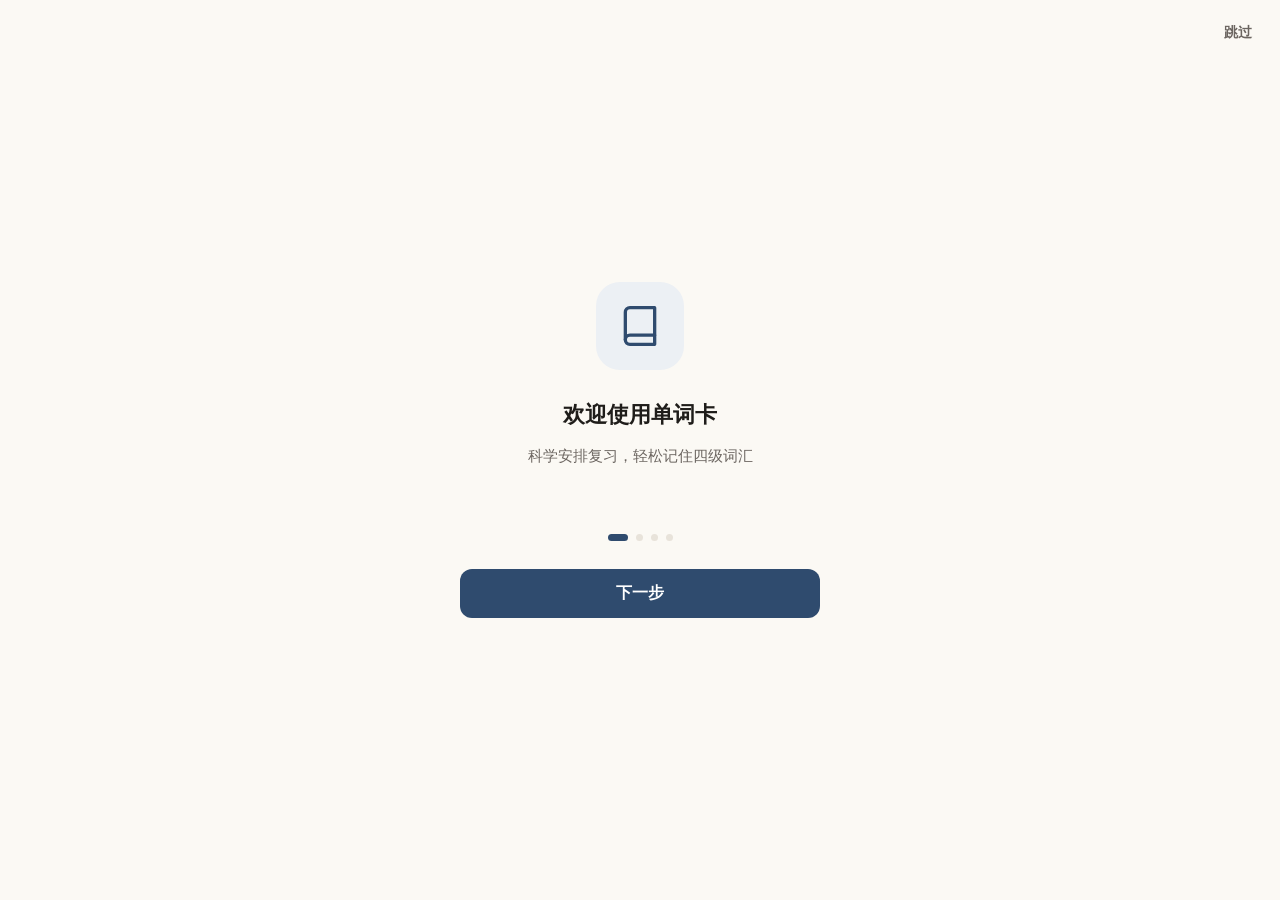
==== app/src/main/assets/www/index.html @ 727e7afa "feat: 单词卡（CET4Words）离线安卓背单词应用 三本词书（四级核心/四级完整/六级完整）+ 艾宾浩斯间隔重复 + 乱序学习 + 生词本 + 深色模式 + 新手引导。MIT 许可。" ====
<!DOCTYPE html>
<html lang="zh-CN">
<head>
<meta charset="UTF-8">
<meta name="viewport" content="width=device-width,initial-scale=1,viewport-fit=cover,maximum-scale=1,user-scalable=no">
<meta name="theme-color" content="#FFFFFF">
<title>单词卡</title>
<link rel="stylesheet" href="css/style.css">
</head>
<body>

<div class="app">

  <!-- ============ 今日学习（首页 · 版式 A Hero 焦点式） ============ -->
  <section class="page" id="page-home">
    <header class="home-head">
      <div>
        <div class="home-date" id="homeDate">—</div>
        <div class="home-week" id="homeWeek">—</div>
      </div>
      <div class="home-streak" id="homeStreak">连续打卡 0 天</div>
    </header>

    <div class="hero">
      <button class="book-capsule" id="homeBookCapsule" aria-label="切换词书">
        <span class="book-capsule-label">当前词书</span>
        <span class="book-capsule-name" id="homeBookName">四级核心</span>
        <svg viewBox="0 0 24 24" fill="none" stroke="currentColor" stroke-width="1.9" stroke-linecap="round" stroke-linejoin="round" aria-hidden="true"><polyline points="6 9 12 15 18 9"/></svg>
      </button>
      <div class="hero-greet">早上好，今天该背单词了</div>
      <div class="hero-num-row">
        <span class="hero-num" id="homeNewNum">0</span>
        <span class="hero-total" id="homeNewTotal">/ 20</span>
      </div>
      <div class="hero-cap">今日新词</div>
      <span class="hero-tag" id="homeReviewTag">待复习 0 词</span>
      <button class="hero-btn" id="btnLearn">
        <span class="btn-ico" id="btnLearnIco"></span><span>开始学习</span>
      </button>
    </div>

    <button class="ghost-btn" id="btnReview">
      <span class="btn-ico" id="btnReviewIco"></span><span>开始复习</span>
    </button>

    <div class="progress-block">
      <div class="progress-label">
        <span>本词书总进度</span>
        <span class="progress-text" id="homeProgressText">0 / 0 · 0%</span>
      </div>
      <div class="progress-bar"><div class="progress-fill" id="homeProgressFill"></div></div>
    </div>

    <div class="stat-grid">
      <div class="stat">
        <div class="stat-num" id="statLearned">0</div>
        <div class="stat-label">累计学习</div>
      </div>
      <div class="stat">
        <div class="stat-num" id="statCheckin">0</div>
        <div class="stat-label">累计打卡</div>
      </div>
      <div class="stat">
        <div class="stat-num" id="statStreak">0</div>
        <div class="stat-label">连续天数</div>
      </div>
    </div>
  </section>

  <!-- ============ 生词本 ============ -->
  <section class="page hidden" id="page-notebook">
    <header class="page-title">
      <span>生词本</span>
      <span class="page-sub" id="notebookCount"></span>
    </header>
    <div id="notebookList"></div>
  </section>

  <!-- ============ 设置 ============ -->
  <section class="page hidden" id="page-settings">
    <header class="page-title">设置</header>

    <h2 class="sec-title">外观</h2>
    <div class="panel">
      <div class="line-row">
        <span class="line-label">主题</span>
      </div>
      <div class="chips" id="themeChips">
        <button class="chip" data-theme="light">浅色</button>
        <button class="chip" data-theme="dark">深色</button>
      </div>
    </div>

    <h2 class="sec-title">发音</h2>
    <div class="panel">
      <div class="line-row">
        <span class="line-label">默认口音</span>
      </div>
      <div class="chips" id="accentChips">
        <button class="chip" data-accent="us">美音</button>
        <button class="chip" data-accent="uk">英音</button>
      </div>
    </div>

    <h2 class="sec-title">学习</h2>
    <div class="panel">
      <div class="line-row">
        <span class="line-label">每日新词量</span>
      </div>
      <div class="chips" id="dailyNewChips">
        <button class="chip" data-n="10">10</button>
        <button class="chip" data-n="20">20</button>
        <button class="chip" data-n="30">30</button>
        <button class="chip" data-n="50">50</button>
      </div>
      <div class="daily-new-row">
        <label class="daily-new-label" for="dailyNewInput">自定义</label>
        <div class="daily-new-field">
          <input type="text" id="dailyNewInput" inputmode="numeric" pattern="[0-9]*" autocomplete="off" placeholder="5–200">
          <span class="daily-new-unit">词 / 天</span>
        </div>
      </div>
      <div class="line-row">
        <span class="line-note" id="estimateDays">预计 天学完本词书</span>
      </div>
    </div>

    <h2 class="sec-title">词书</h2>
    <div class="panel">
      <button class="wide-btn book-switch" id="bookSwitchBtn">
        <span class="book-switch-label">当前词书</span>
        <span class="book-switch-value" id="settingsBookName">四级核心</span>
        <svg viewBox="0 0 24 24" fill="none" stroke="currentColor" stroke-width="1.9" stroke-linecap="round" stroke-linejoin="round" aria-hidden="true"><polyline points="9 18 15 12 9 6"/></svg>
      </button>
    </div>

    <h2 class="sec-title">数据</h2>
    <div class="panel">
      <button class="wide-btn" id="exportBtn">导出备份（JSON）</button>
      <button class="wide-btn" id="importBtn">从文件导入</button>
      <input type="file" id="importFile" accept=".json,application/json" hidden>
      <button class="wide-btn danger" id="clearBtn">清空全部数据</button>
    </div>

    <h2 class="sec-title">关于</h2>
    <div class="panel">
      <div class="line-row">
        <span class="line-label">单词卡</span>
        <span class="line-value" id="verText">—</span>
      </div>
      <div class="line-row">
        <span class="line-note" id="dictNote">词库内嵌三本词书 · 数据保存在本机，不联网上传</span>
      </div>
    </div>
  </section>

  <!-- ============ 词书选择页（全屏，无底部导航） ============ -->
  <section class="page hidden" id="page-books">
    <header class="books-head">
      <button class="icon-btn" id="booksBack" aria-label="返回">
        <svg viewBox="0 0 24 24" fill="none" stroke="currentColor" stroke-width="1.9" stroke-linecap="round" stroke-linejoin="round"><polyline points="15 18 9 12 15 6"/></svg>
      </button>
      <div class="books-title">选择词书</div>
      <span class="books-head-spacer"></span>
    </header>
    <p class="books-sub">切换后，学习进度 / 测试 / 复习均按所选词书独立统计</p>
    <div class="books-list" id="booksList"></div>
  </section>

  <!-- ============ 背单词卡片页（全屏，无底部导航） ============ -->
  <section class="page hidden" id="page-cards">
    <header class="cards-head">
      <button class="icon-btn" id="cardExit" aria-label="返回">
        <svg viewBox="0 0 24 24" fill="none" stroke="currentColor" stroke-width="1.9" stroke-linecap="round" stroke-linejoin="round"><polyline points="15 18 9 12 15 6"/></svg>
      </button>
      <div class="cards-progress" id="cardProgress">0 / 0</div>
      <button class="icon-btn" id="cardStar" aria-label="收藏">
        <svg class="star-o" viewBox="0 0 24 24" fill="none" stroke="currentColor" stroke-width="1.9" stroke-linecap="round" stroke-linejoin="round"><polygon points="12 2 15.09 8.26 22 9.27 17 14.14 18.18 21.02 12 17.77 5.82 21.02 7 14.14 2 9.27 8.91 8.26 12 2"/></svg>
        <svg class="star-f" viewBox="0 0 24 24" fill="currentColor" stroke="currentColor" stroke-width="1.9" stroke-linecap="round" stroke-linejoin="round"><polygon points="12 2 15.09 8.26 22 9.27 17 14.14 18.18 21.02 12 17.77 5.82 21.02 7 14.14 2 9.27 8.91 8.26 12 2"/></svg>
      </button>
    </header>

    <div class="cards-info hidden" id="cardsInfo">新词 0 个 · 待复习 0 个</div>

    <div class="flashcard" id="flashCard">
      <div class="card-face card-front" id="cardFront"></div>
      <div class="card-face card-back" id="cardBack"></div>
    </div>

    <div class="cards-hint">点击卡片翻面 · 点喇叭发音</div>

    <div class="cards-actions" id="cardsActions">
      <button class="fb forgot" data-fb="forgot">不认识</button>
      <button class="fb fuzzy" data-fb="fuzzy">模糊</button>
      <button class="fb know" data-fb="know">认识</button>
    </div>

    <div class="cards-actions hidden" id="cardsBrowse">
      <button class="fb ghost" id="browsePrev">上一张</button>
      <button class="fb ghost" id="browseNext">下一张</button>
    </div>
  </section>

</div>

<!-- ============ 底部导航（5 入口） ============ -->
<nav class="tabbar" id="tabbar">
  <button class="tab active" data-page="home">
    <svg viewBox="0 0 24 24" fill="none" stroke="currentColor" stroke-width="1.9" stroke-linecap="round" stroke-linejoin="round"><path d="M4 19.5A2.5 2.5 0 0 1 6.5 17H20"/><path d="M6.5 2H20v20H6.5A2.5 2.5 0 0 1 4 19.5v-15A2.5 2.5 0 0 1 6.5 2z"/></svg>
    <span>今日学习</span>
  </button>
  <button class="tab" data-page="notebook">
    <svg viewBox="0 0 24 24" fill="none" stroke="currentColor" stroke-width="1.9" stroke-linecap="round" stroke-linejoin="round"><path d="M19 21l-7-5-7 5V5a2 2 0 0 1 2-2h10a2 2 0 0 1 2 2z"/></svg>
    <span>生词本</span>
  </button>
  <button class="tab" data-page="settings">
    <svg viewBox="0 0 24 24" fill="none" stroke="currentColor" stroke-width="1.9" stroke-linecap="round" stroke-linejoin="round"><circle cx="12" cy="12" r="3.2"/><path d="M19.4 15a1.6 1.6 0 0 0 .3 1.8l.1.1a2 2 0 1 1-2.8 2.8l-.1-.1a1.6 1.6 0 0 0-1.8-.3 1.6 1.6 0 0 0-1 1.5V21a2 2 0 1 1-4 0v-.1A1.6 1.6 0 0 0 9 19.4a1.6 1.6 0 0 0-1.8.3l-.1.1a2 2 0 1 1-2.8-2.8l.1-.1a1.6 1.6 0 0 0 .3-1.8 1.6 1.6 0 0 0-1.5-1H3a2 2 0 1 1 0-4h.1A1.6 1.6 0 0 0 4.6 9a1.6 1.6 0 0 0-.3-1.8l-.1-.1a2 2 0 1 1 2.8-2.8l.1.1a1.6 1.6 0 0 0 1.8.3H9a1.6 1.6 0 0 0 1-1.5V3a2 2 0 1 1 4 0v.1a1.6 1.6 0 0 0 1 1.5 1.6 1.6 0 0 0 1.8-.3l.1-.1a2 2 0 1 1 2.8 2.8l-.1.1a1.6 1.6 0 0 0-.3 1.8V9a1.6 1.6 0 0 0 1.5 1H21a2 2 0 1 1 0 4h-.1a1.6 1.6 0 0 0-1.5 1z"/></svg>
    <span>设置</span>
  </button>
</nav>

<div class="toast" id="toast"></div>

<!-- 新手引导（仅首次启动触发） -->
<div class="guide hidden" id="guide">
  <button class="guide-skip" id="guideSkip">跳过</button>
  <div class="guide-track" id="guideTrack">
    <div class="guide-page">
      <div class="guide-ico"><svg viewBox="0 0 24 24" fill="none" stroke="currentColor" stroke-width="1.8" stroke-linecap="round" stroke-linejoin="round"><path d="M4 19.5A2.5 2.5 0 0 1 6.5 17H20"/><path d="M6.5 2H20v20H6.5A2.5 2.5 0 0 1 4 19.5v-15A2.5 2.5 0 0 1 6.5 2z"/></svg></div>
      <h2 class="guide-title">欢迎使用单词卡</h2>
      <p class="guide-desc">科学安排复习，轻松记住四级词汇</p>
    </div>
    <div class="guide-page">
      <div class="guide-ico"><svg viewBox="0 0 24 24" fill="none" stroke="currentColor" stroke-width="1.8" stroke-linecap="round" stroke-linejoin="round"><rect x="3" y="5" width="18" height="14" rx="2"/><path d="M3 9h18"/></svg></div>
      <h2 class="guide-title">背单词卡片</h2>
      <p class="guide-desc">点击翻面看释义，用「认识 / 模糊 / 不认识」三档反馈，点喇叭听发音</p>
    </div>
    <div class="guide-page">
      <div class="guide-ico"><svg viewBox="0 0 24 24" fill="none" stroke="currentColor" stroke-width="1.8" stroke-linecap="round" stroke-linejoin="round"><path d="M2 3h6a4 4 0 0 1 4 4v14a3 3 0 0 0-3-3H2z"/><path d="M22 3h-6a4 4 0 0 0-4 4v14a3 3 0 0 1 3-3h7z"/></svg></div>
      <h2 class="guide-title">三本词书 · 每日计划</h2>
      <p class="guide-desc">四级核心 / 完整 / 六级自由切换，每天学多少你定，自动算预计天数</p>
    </div>
    <div class="guide-page">
      <div class="guide-ico"><svg viewBox="0 0 24 24" fill="none" stroke="currentColor" stroke-width="1.8" stroke-linecap="round" stroke-linejoin="round"><polygon points="12 2 15.09 8.26 22 9.27 17 14.14 18.18 21.02 12 17.77 5.82 21.02 7 14.14 2 9.27 8.91 8.26 12 2"/></svg></div>
      <h2 class="guide-title">生词本 · 深色模式</h2>
      <p class="guide-desc">收藏生词集中复习，夜间开启深色模式更护眼</p>
    </div>
  </div>
  <div class="guide-dots" id="guideDots"></div>
  <button class="guide-next" id="guideNext">下一步</button>
</div>

<!-- script 加载顺序固定：数据 → 工具/数据层 → 算法 → 页面 → 入口 -->
<script src="data/cet4.js"></script>
<script src="data/cet4_core.js"></script>
<script src="data/cet6.js"></script>
<script src="js/store.js"></script>
<script src="js/words.js"></script>
<script src="js/srs.js"></script>
<script src="js/tts.js"></script>
<script src="js/stats.js"></script>
<script src="js/cards.js"></script>
<script src="js/notebook.js"></script>
<script src="js/books.js"></script>
<script src="js/settings.js"></script>
<script src="js/guide.js"></script>
<script src="js/app.js"></script>
</body>
</html>
---- app/src/main/assets/www/css/style.css ----
/* ============================================================
   四级背单词 · 纸墨暖白（版式 A · Hero 焦点式）
   配色：暖白底 #FBF9F4、墨黑字 #1F1D1A、强调色深蓝灰 #2F4B6E、
        次级 #6B6560、分隔线 #E8E3DA、卡片白面 #FFFFFF。
   对比度（WCAG 2.x）：白字压 #2F4B6E 8.93:1、#2F4B6E 压暖白底 8.48:1、
        次级 #6B6560 压暖白底 5.46:1、墨黑 #1F1D1A 压暖白底 15.98:1。
   铁律：1px 细线分隔、留白做减法、零阴影/零渐变/零霓虹、圆角 4–8px、
        线描 SVG、禁 emoji、动效 100–150ms linear 或硬切、中文字体用系统字体栈（不用衬线）。
   ============================================================ */

:root{
  --bg:       #FBF9F4;
  --card:     #FFFFFF;
  --fg:       #1F1D1A;
  --fg-2:     #6B6560;
  --line:     #E8E3DA;
  --accent:   #2F4B6E;   /* 钢笔蓝（深蓝灰）：白字压它 8.93:1，它压暖白底 8.48:1 */
  --accent-soft: #ECF0F4;
  --danger:   #C0392B;
  --r:        6px;
  --r-sm:     4px;
  --font-ui:  system-ui, -apple-system, "PingFang SC", "Microsoft YaHei", sans-serif;
}

/* ============ 深色模式 ============ */
[data-theme="dark"]{
  --bg:       #15171A;
  --card:     #1E2126;
  --fg:       #E8EAED;
  --fg-2:     #9AA0A6;
  --line:     #2A2D33;
  --accent:   #54769F;
  --accent-soft: #253040;
  --danger:   #E06C5B;
}
/* 深色下覆盖硬编码的浅色反馈底，避免刺眼 */
[data-theme="dark"] .fb.forgot:active{background:#3A2321; border-color:var(--danger); color:var(--danger)}
[data-theme="dark"] .fb.fuzzy:active{background:#38301F; border-color:#C9A24A; color:#D8BC7A}
[data-theme="dark"] .fb.know:active{background:#54769F; border-color:#54769F; color:#fff}
[data-theme="dark"] .option.wrong,
[data-theme="dark"] .spell-feedback.bad{background:#3A2321; border-color:var(--danger); color:var(--danger)}
[data-theme="dark"] .hero-btn{background:#E8EAED; color:#15171A}

*{box-sizing:border-box;-webkit-tap-highlight-color:transparent}
html,body{margin:0;padding:0;height:100%}
body{
  background:var(--bg); color:var(--fg);
  font-family:var(--font-ui);
  font-size:15px; line-height:1.55;
  overscroll-behavior-y:none;
}
input,button,select{font-family:inherit;font-size:inherit;color:inherit}
button{border:0;background:none;cursor:pointer;padding:0;
  transition:transform .1s linear, opacity .12s linear, background-color .12s linear, color .12s linear}
button:active{transform:scale(.96)}
.hidden{display:none !important}
:focus-visible{outline:2px solid var(--accent);outline-offset:2px;border-radius:4px}

.app{
  max-width:560px; margin:0 auto;
  padding:calc(env(safe-area-inset-top,0px) + 16px) 16px
          calc(78px + env(safe-area-inset-bottom,0px));
}
svg{display:block}

/* ============ 通用块 ============ */
.panel{
  border:1px solid var(--line); border-radius:var(--r);
  background:var(--card); overflow:hidden;
}
.line-row{
  display:flex; align-items:center; justify-content:space-between; gap:12px;
  padding:14px 15px;
}
.line-row + .line-row{border-top:1px solid var(--line)}
.line-label{font-size:14.5px; font-weight:550}
.line-value{font-size:14.5px; color:var(--fg); font-weight:600}
.line-note{font-size:12px; color:var(--fg-2); line-height:1.5}

.sec-title{
  font-size:12.5px; color:var(--fg-2); font-weight:600; letter-spacing:.4px;
  margin:22px 0 9px 3px;
}

.btn{
  display:flex; align-items:center; justify-content:center; gap:7px;
  width:100%; padding:13px; border-radius:var(--r);
  font-size:15px; font-weight:600;
}
.btn.primary{background:var(--accent); color:#fff}
.btn.ghost{background:var(--card); color:var(--fg); border:1px solid var(--line)}
.btn:active{opacity:.85}
.btn-ico{display:flex; align-items:center}
.btn-ico svg{width:18px; height:18px; stroke:currentColor}

.wide-btn{
  display:block; width:100%; text-align:left; padding:14px 15px;
  font-size:14.5px; color:var(--fg);
}
.wide-btn + .wide-btn{border-top:1px solid var(--line)}
.wide-btn:active{background:var(--card)}
.wide-btn.danger{color:var(--danger)}

.chips{display:flex; gap:8px; padding:0 15px 14px}
.chip{
  flex:1; padding:8px 0; border-radius:var(--r-sm);
  border:1px solid var(--line); background:var(--card); color:var(--fg-2);
  font-size:14px; font-weight:600;
}
.chip.active{background:var(--accent); color:#fff; border-color:var(--accent)}

/* 每日新词量 · 自定义输入 */
.daily-new-row{
  display:flex; align-items:center; gap:10px;
  padding:0 15px 14px;
}
.daily-new-label{font-size:14px; color:var(--fg-2); font-weight:600; flex:0 0 auto}
.daily-new-field{
  flex:1; display:flex; align-items:center; gap:8px;
  border:1px solid var(--line); border-radius:var(--r-sm);
  padding:8px 10px; background:var(--card);
}
.daily-new-field:focus-within{border-color:var(--accent)}
.daily-new-field input{
  flex:1; min-width:0; border:0; outline:none; background:transparent;
  font-size:14px; font-weight:600; color:var(--fg);
}
.daily-new-field input::placeholder{color:var(--fg-2); font-weight:400}
.daily-new-unit{font-size:12px; color:var(--fg-2); flex:0 0 auto}

.page-title{
  display:flex; align-items:baseline; justify-content:space-between; gap:10px;
  font-size:20px; font-weight:700; letter-spacing:-.2px;
  padding:4px 2px 16px;
}
.page-sub{font-size:13px; color:var(--fg-2); font-weight:400}

/* ============ 首页（版式 A · Hero 焦点式） ============ */
.home-head{
  display:flex; align-items:flex-start; justify-content:space-between; gap:12px;
  padding:4px 2px 16px;
}
.home-date{font-size:26px; font-weight:700; letter-spacing:-.4px}
.home-week{font-size:13px; color:var(--fg-2); margin-top:2px}
.home-streak{
  font-size:12.5px; color:var(--accent); font-weight:600;
  border:1px solid var(--line); border-radius:999px; padding:5px 12px; white-space:nowrap;
}

/* Hero 主卡：深蓝灰实色块，白字 */
.hero{
  background:var(--accent); color:#FFFFFF; border-radius:16px;
  padding:16px 16px 14px; display:flex; flex-direction:column;
}
.hero-greet{font-size:12.5px; opacity:.85; font-weight:600}
.hero-num-row{display:flex; align-items:baseline; gap:6px; margin-top:10px}
.hero-num{font-size:52px; font-weight:700; letter-spacing:-1.5px; line-height:1}
.hero-total{font-size:22px; font-weight:700; opacity:.85}
.hero-cap{font-size:12px; opacity:.85; margin-top:6px}
.hero-tag{
  align-self:flex-start; font-size:11px; font-weight:600;
  border:1px solid rgba(255,255,255,.55); border-radius:999px; padding:3px 9px; margin-top:8px;
}
.hero-btn{
  display:flex; align-items:center; justify-content:center; gap:7px;
  margin-top:14px; width:100%; padding:12px; border-radius:10px;
  background:#FFFFFF; color:var(--accent); font-size:15px; font-weight:700;
}
.hero-btn .btn-ico{display:flex; align-items:center}
.hero-btn .btn-ico svg{width:18px; height:18px; stroke:currentColor}

/* 通栏描边按钮（开始复习） */
.ghost-btn{
  display:flex; align-items:center; justify-content:center; gap:7px;
  margin-top:10px; width:100%; padding:12px; border-radius:10px;
  background:var(--card); color:var(--fg); border:1px solid var(--line);
  font-size:14.5px; font-weight:600;
}
.ghost-btn .btn-ico{display:flex; align-items:center}
.ghost-btn .btn-ico svg{width:18px; height:18px; stroke:currentColor}

/* 3 个统计小卡横排 */
/* 首页总进度条 */
.progress-block{margin-top:16px}
.progress-label{display:flex; justify-content:space-between; align-items:baseline; font-size:13px; margin-bottom:7px}
.progress-label span:first-child{color:var(--fg); font-weight:600}
.progress-text{color:var(--fg-2); font-size:12px}
.progress-bar{height:8px; border-radius:999px; background:var(--line); overflow:hidden}
.progress-fill{height:100%; width:0; background:var(--accent); border-radius:999px; transition:width .2s linear}

.stat-grid{display:flex; gap:10px; margin-top:14px}
.stat{
  flex:1; text-align:center; padding:14px 6px 12px;
  border:1px solid var(--line); border-radius:var(--r); background:var(--card);
}
.stat-num{font-size:20px; font-weight:700; letter-spacing:-.4px}
.stat-label{font-size:12px; color:var(--fg-2); margin-top:4px}

/* ============ 底部导航 ============ */
.tabbar{
  position:fixed; left:0; right:0; bottom:0; z-index:40;
  display:flex; justify-content:center;
  padding:6px 8px calc(6px + env(safe-area-inset-bottom,0px));
  background:var(--bg); border-top:1px solid var(--line);
}
.tab{
  flex:1; max-width:140px; display:flex; flex-direction:column; align-items:center; gap:3px;
  padding:7px 2px; border-radius:10px; color:var(--fg-2);
  transition:color .15s ease, background-color .15s ease;
}
.tab svg{width:21px; height:21px; stroke:currentColor; transition:stroke .15s ease}
.tab span{font-size:10.5px; font-weight:600}
.tab.active{color:var(--accent); background:var(--accent-soft)}

/* ============ 生词本 ============ */
.nb-item{
  display:flex; align-items:center; justify-content:space-between; gap:10px;
  padding:13px 14px; border:1px solid var(--line); border-radius:var(--r);
  margin-bottom:10px; background:var(--card);
}
.nb-item:active{background:var(--accent-soft)}
.nb-main{flex:1; min-width:0}
.nb-word{font-size:16px; font-weight:600}
.nb-cn{font-size:12.5px; color:var(--fg-2); margin-top:2px; overflow:hidden;
  text-overflow:ellipsis; white-space:nowrap}
.nb-remove{
  flex:0 0 auto; width:32px; height:32px; border-radius:var(--r-sm);
  display:flex; align-items:center; justify-content:center; color:var(--fg-2);
}
.nb-remove svg{width:17px; height:17px; stroke:currentColor}
.nb-remove:active{color:var(--danger)}

.empty{text-align:center; padding:48px 20px; color:var(--fg-2)}
.empty-ico{display:flex; justify-content:center; margin-bottom:12px; color:var(--line)}
.empty-ico svg{width:44px; height:44px; stroke:currentColor}
.empty-t{font-size:14.5px; font-weight:600; color:var(--fg)}
.empty-d{font-size:12.5px; color:var(--fg-2); margin-top:6px}

/* ============ 测试 ============ */
.mode-card{
  display:flex; flex-direction:column; align-items:flex-start; gap:6px;
  width:100%; text-align:left; padding:18px 16px; margin-bottom:12px;
  border:1px solid var(--line); border-radius:var(--r); background:var(--card);
}
.mode-card:active{background:var(--accent-soft)}
.mode-ico{color:var(--accent)}
.mode-ico svg{width:22px; height:22px; stroke:currentColor}
.mode-name{font-size:16.5px; font-weight:700}
.mode-desc{font-size:12.5px; color:var(--fg-2)}

.quiz-progress{font-size:13px; color:var(--fg-2); font-weight:600; margin-bottom:22px}
.quiz-q{display:flex; align-items:center; gap:10px; margin-bottom:8px}
.quiz-word{font-size:30px; font-weight:700; letter-spacing:-.4px}
.quiz-cn{font-size:22px; font-weight:600}
.quiz-ph{font-size:14px; color:var(--fg-2); margin-bottom:18px}

.quiz-options{display:flex; flex-direction:column; gap:10px; margin-top:18px}
.option{
  width:100%; text-align:left; padding:14px 15px; border-radius:var(--r);
  border:1px solid var(--line); background:var(--card); font-size:15px;
}
.option:active{background:var(--accent-soft)}
.option:disabled{color:var(--fg-2)}
.option.right{border-color:var(--accent); background:var(--accent-soft); color:var(--fg)}
.option.wrong{border-color:var(--danger); background:#FBECEA; color:var(--danger)}

.spell-box{display:flex; gap:10px; margin-top:18px}
.spell-box input{
  flex:1; min-width:0; border:1px solid var(--line); border-radius:var(--r);
  padding:12px 14px; font-size:16px; outline:none; background:var(--card);
}
.spell-box input:focus{border-color:var(--accent)}
.spell-box .btn{width:auto; padding:12px 20px}
.spell-feedback{margin-top:14px; padding:12px 14px; border-radius:var(--r); font-size:14px; border:1px solid var(--line)}
.spell-feedback.ok{background:var(--accent-soft); border-color:var(--accent); color:var(--fg)}
.spell-feedback.bad{background:#FBECEA; border-color:var(--danger); color:var(--danger)}

.result-head{text-align:center; padding:34px 0 22px}
.result-score{font-size:44px; font-weight:700; letter-spacing:-1px}
.result-sub{font-size:13.5px; color:var(--fg-2); margin-top:6px}
.result-allright{text-align:center; color:var(--accent); font-weight:600; padding:16px 0}
.result-actions{margin-top:14px; display:flex; flex-direction:column; gap:10px}
.wrong-list{margin-top:20px}
.wrong-item{
  padding:13px 15px; border:1px solid var(--line); border-radius:var(--r);
  margin-bottom:10px; background:var(--card);
}
.wrong-word{font-size:16px; font-weight:600; color:var(--danger)}
.wrong-detail{font-size:12.5px; color:var(--fg-2); margin-top:3px}

/* ============ 范文 ============ */
.essay-tabs{display:flex; gap:8px; margin-bottom:16px}
.essay-tab{
  flex:1; padding:9px 0; border-radius:var(--r-sm);
  border:1px solid var(--line); background:var(--card); color:var(--fg-2);
  font-size:14px; font-weight:600;
}
.essay-tab.active{background:var(--accent); color:#fff; border-color:var(--accent)}

.quote-item{
  padding:14px 15px; border:1px solid var(--line); border-radius:var(--r);
  margin-bottom:10px; background:var(--card);
}
.quote-en{
  display:flex; align-items:flex-start; gap:8px; width:100%; text-align:left;
  font-size:15px; color:var(--fg); font-weight:550; line-height:1.5;
}
.quote-speak{flex:0 0 auto; color:var(--accent); margin-top:2px}
.quote-speak svg{width:16px; height:16px; stroke:currentColor}
.quote-cn{font-size:13px; color:var(--fg-2); margin-top:6px; padding-left:24px}

.essay-item{
  display:flex; align-items:center; justify-content:space-between; gap:10px;
  width:100%; padding:15px; border:1px solid var(--line); border-radius:var(--r);
  margin-bottom:10px; background:var(--card); text-align:left;
}
.essay-item:active{background:var(--accent-soft)}
.essay-item-title{font-size:15px; font-weight:600}
.essay-item-right{display:flex; align-items:center; gap:8px; color:var(--fg-2)}
.essay-item-right svg{width:17px; height:17px; stroke:currentColor}
.essay-done{display:inline-flex; align-items:center; gap:3px; font-size:12px; color:var(--accent); font-weight:600}
.essay-done svg{width:14px; height:14px; stroke:currentColor}

.essay-back{
  display:inline-flex; align-items:center; gap:4px; color:var(--fg-2);
  font-size:14px; padding:4px 0 16px;
}
.essay-back svg{width:17px; height:17px; stroke:currentColor; transform:rotate(180deg)}
.essay-detail-head{display:flex; align-items:flex-start; justify-content:space-between; gap:10px; margin-bottom:14px}
.essay-detail-title{font-size:20px; font-weight:700; letter-spacing:-.2px; margin:0}
.mem-btn{
  display:inline-flex; align-items:center; gap:4px; flex:0 0 auto;
  padding:7px 12px; border-radius:var(--r-sm); border:1px solid var(--line);
  color:var(--fg-2); font-size:13px; font-weight:600; background:var(--card);
}
.mem-btn svg{width:15px; height:15px; stroke:currentColor}
.mem-btn.done{background:var(--accent); color:#fff; border-color:var(--accent)}
.essay-body{border:1px solid var(--line); border-radius:var(--r); padding:16px 15px; background:var(--card)}
.essay-en{font-size:15px; line-height:1.75; margin:0; white-space:pre-wrap}
.essay-divider{height:1px; background:var(--line); margin:16px 0}
.essay-cn{font-size:14px; line-height:1.75; color:var(--fg-2); margin:0}

/* ============ 背单词卡片页（版式 A · 边框卡 + 独立反馈按钮） ============ */
#page-cards{
  position:fixed; top:0; bottom:0; left:0; right:0; z-index:50;
  max-width:560px; margin:0 auto; background:var(--bg);
  display:flex; flex-direction:column;
  padding:calc(env(safe-area-inset-top,0px) + 10px) 16px
          calc(20px + env(safe-area-inset-bottom,0px));
  overflow-y:auto;
}
#page-cards.hidden{display:none}
.cards-head{
  display:flex; align-items:center; justify-content:space-between; gap:10px;
  padding-bottom:8px;
}
.icon-btn{
  width:38px; height:38px; border-radius:var(--r-sm);
  display:flex; align-items:center; justify-content:center; color:var(--fg-2);
}
.icon-btn svg{width:22px; height:22px; stroke:currentColor}
.icon-btn:active{background:var(--accent-soft)}
.cards-progress{font-size:14px; color:var(--fg-2); font-weight:600}
.cards-info{text-align:center; font-size:12.5px; color:var(--fg-2); font-weight:600; padding:6px 0 2px}

#cardStar .star-f{display:none}
#cardStar.active .star-f{display:block}
#cardStar.active .star-o{display:none}
#cardStar.active{color:var(--accent)}

.flashcard{
  flex:1; min-height:300px; display:flex; align-items:stretch;
  border:1px solid var(--line); border-radius:12px; margin:12px 0 0;
  overflow:hidden; background:var(--card);
}
.card-face{width:100%; padding:30px 22px; overflow-y:auto}
.card-front{display:flex; flex-direction:column; align-items:center; justify-content:center; text-align:center}
.card-back{display:none; flex-direction:column; justify-content:center}
.flashcard.flipped .card-front{display:none}
.flashcard.flipped .card-back{display:flex}

.word-row{display:flex; align-items:center; gap:12px}
.word{font-size:38px; font-weight:700; letter-spacing:-.6px; margin:0; cursor:pointer; word-break:break-word}
.speak-btn{
  width:40px; height:40px; flex:0 0 40px; border-radius:50%;
  border:1px solid var(--line); display:flex; align-items:center; justify-content:center;
  color:var(--accent); background:var(--card);
}
.speak-btn svg{width:19px; height:19px; stroke:currentColor}
.phonetics{display:flex; flex-wrap:wrap; justify-content:center; gap:14px; margin-top:16px}
.ph{font-size:15px; color:var(--fg-2)}

.trans-list{margin-bottom:14px}
/* 「不认识」翻面后中文释义闪烁提示（0.8s） */
.card-back.flash .trans-list{animation:cn-flash .8s linear}
@keyframes cn-flash{0%,100%{background:transparent}50%{background:var(--accent-soft)}}
.trans-line{display:flex; gap:8px; margin-bottom:8px; font-size:17px; line-height:1.5}
.trans-line .pos{flex:0 0 auto; color:var(--accent); font-weight:600; font-size:15px}
.trans-line .cn{color:var(--fg)}
.def{font-size:14px; color:var(--fg-2); margin-bottom:14px; line-height:1.6}
.sentence{margin-top:14px; padding-top:14px; border-top:1px solid var(--line)}
.sent-en{font-size:15px; color:var(--fg); line-height:1.6}
.sent-cn{font-size:13px; color:var(--fg-2); margin-top:5px}

.cards-hint{text-align:center; font-size:12px; color:var(--fg-2); padding:14px 0 10px}
.cards-actions{display:flex; gap:10px}
.fb{
  flex:1; padding:13px 0; border-radius:var(--r); border:1px solid var(--line);
  background:var(--card); color:var(--fg-2); font-size:15px; font-weight:600;
}
.fb.know{background:var(--accent); color:#fff; border-color:var(--accent)}
.fb.ghost{color:var(--fg)}
/* 按下反馈：三档按钮各自的明确颜色变化（叠加全局 scale） */
.fb.forgot:active{background:#F6E3DF; border-color:var(--danger); color:var(--danger)}
.fb.fuzzy:active{background:#F3E9D3; border-color:#A8802F; color:#7A5E1E}
.fb.know:active{background:#20384F; border-color:#20384F; color:#fff}

/* ============ Toast ============ */
.toast{
  position:fixed; left:50%; bottom:calc(96px + env(safe-area-inset-bottom,0px));
  transform:translateX(-50%); z-index:90;
  background:var(--fg); color:var(--bg);
  padding:10px 18px; border-radius:999px; font-size:13.5px; font-weight:600;
  opacity:0; pointer-events:none; transition:opacity .15s linear;
  max-width:84vw; text-align:center;
}
.toast.show{opacity:1}

/* ============ 首页 · 当前词书胶囊 ============ */
.book-capsule{
  display:inline-flex; align-items:center; gap:6px; align-self:flex-start;
  padding:5px 12px; border-radius:999px; margin-bottom:12px;
  border:1px solid rgba(255,255,255,.55); color:#FFFFFF;
  font-size:12px; font-weight:600;
}
.book-capsule-label{opacity:.82; font-weight:500}
.book-capsule-name{font-weight:700}
.book-capsule svg{width:14px; height:14px; stroke:currentColor}
.book-capsule:active{opacity:.85}

/* ============ 词书选择页（全屏，无底部导航） ============ */
#page-books{
  position:fixed; top:0; bottom:0; left:0; right:0; z-index:50;
  max-width:560px; margin:0 auto; background:var(--bg);
  padding:calc(env(safe-area-inset-top,0px) + 10px) 16px
          calc(20px + env(safe-area-inset-bottom,0px));
  overflow-y:auto;
}
#page-books.hidden{display:none}
.books-head{
  display:flex; align-items:center; justify-content:space-between; gap:10px;
  padding-bottom:6px;
}
.books-title{font-size:17px; font-weight:700}
.books-head-spacer{width:38px; height:38px; flex:0 0 38px}
.books-sub{font-size:12.5px; color:var(--fg-2); margin:4px 2px 18px; line-height:1.5}

.books-list{display:flex; flex-direction:column; gap:10px}
.book-item{
  display:flex; align-items:center; gap:12px; width:100%; text-align:left;
  padding:15px; border:1px solid var(--line); border-radius:var(--r);
  background:var(--card);
}
.book-item:active{background:var(--accent-soft)}
.book-item.active{border-color:var(--accent); background:var(--accent-soft)}
.book-ico{flex:0 0 auto; color:var(--accent); display:flex; align-items:center}
.book-ico svg{width:22px; height:22px; stroke:currentColor}
.book-main{flex:1; min-width:0; display:flex; flex-direction:column; gap:3px}
.book-name{font-size:16px; font-weight:700}
.book-meta{font-size:12.5px; color:var(--fg-2)}
.book-check{flex:0 0 auto; color:var(--accent); display:flex; align-items:center}
.book-check svg{width:20px; height:20px; stroke:currentColor}

/* ============ 设置页 · 词书入口 ============ */
.book-switch{display:flex; align-items:center; justify-content:space-between; gap:10px}
.book-switch-label{font-size:14.5px; color:var(--fg); font-weight:550}
.book-switch-value{font-size:14.5px; color:var(--accent); font-weight:600}
.book-switch svg{width:17px; height:17px; stroke:currentColor; color:var(--fg-2); flex:0 0 auto}

/* ============ 新手引导 ============ */
.guide{
  position:fixed; inset:0; z-index:100; background:var(--bg);
  display:flex; flex-direction:column; justify-content:center;
}
.guide.hidden{display:none}
.guide-skip{
  position:absolute; top:calc(env(safe-area-inset-top,0px) + 16px); right:16px;
  color:var(--fg-2); font-size:14px; font-weight:600; padding:8px 12px;
}
.guide-track{display:flex; width:100%; overflow:hidden; transition:transform .25s ease}
.guide-page{
  flex:0 0 100%; min-width:100%; display:flex; flex-direction:column; align-items:center;
  text-align:center; padding:0 36px; box-sizing:border-box;
}
.guide-ico{
  width:88px; height:88px; border-radius:24px; background:var(--accent-soft);
  color:var(--accent); display:flex; align-items:center; justify-content:center; margin-bottom:28px;
}
.guide-ico svg{width:44px; height:44px; stroke:currentColor}
.guide-title{font-size:22px; font-weight:700; margin:0 0 12px; color:var(--fg)}
.guide-desc{font-size:14.5px; line-height:1.7; color:var(--fg-2); margin:0; max-width:280px}
.guide-dots{display:flex; justify-content:center; gap:8px; margin:40px 0 28px}
.guide-dot{width:7px; height:7px; border-radius:999px; background:var(--line); transition:background-color .2s ease, width .2s ease}
.guide-dot.active{background:var(--accent); width:20px}
.guide-next{
  margin:0 auto; width:calc(100% - 48px); max-width:360px; padding:14px;
  border-radius:12px; background:var(--accent); color:#fff; font-size:16px; font-weight:700;
}
.guide-next:active{opacity:.85}

@media (prefers-reduced-motion:reduce){
  *{transition:none !important; animation:none !important}
}
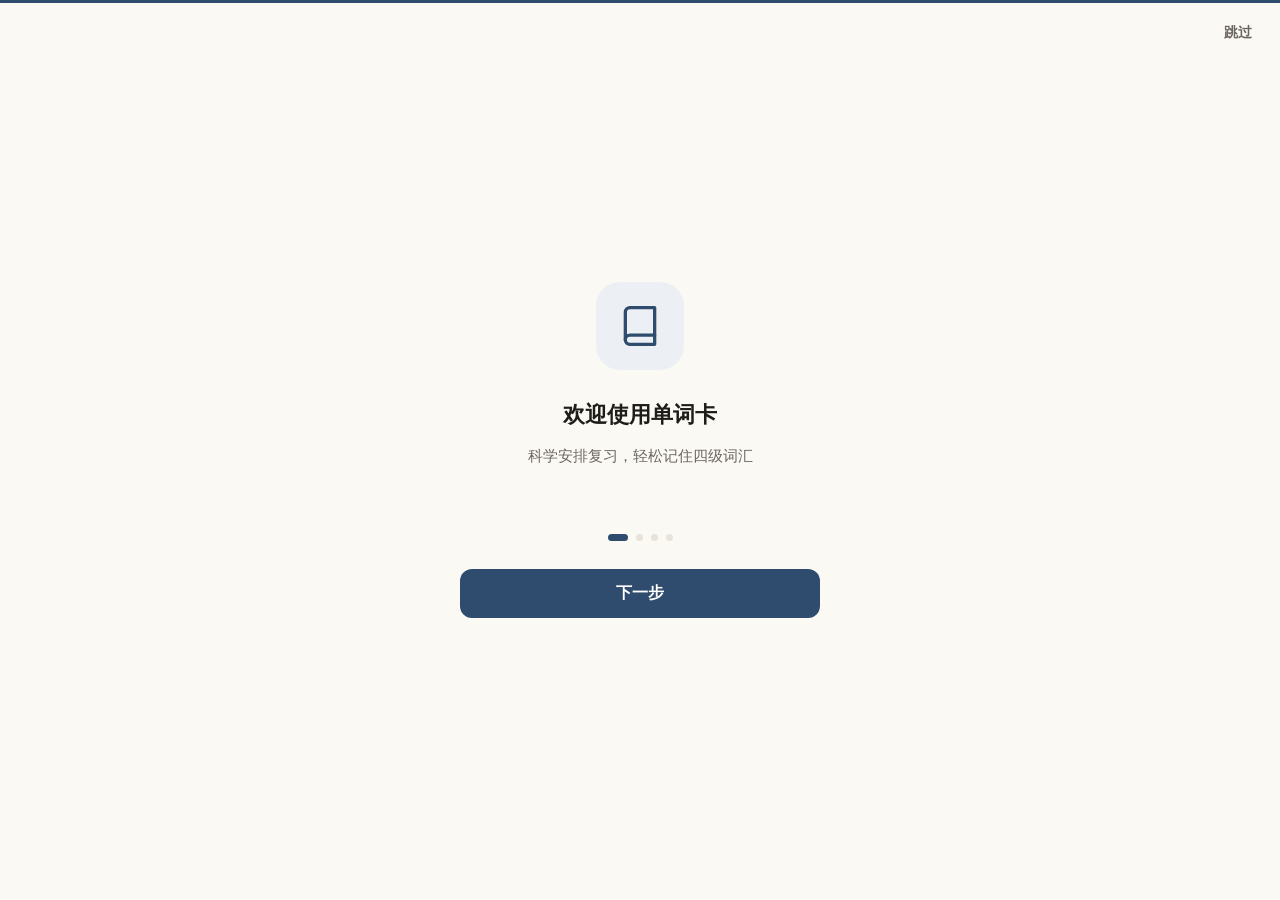
==== commit b9488de9: "feat: 构建流程区分发布版/私用版（-NoDict 不含词库）+ 空词库提示" ====
--- a/app/src/main/assets/www/index.html
+++ b/app/src/main/assets/www/index.html
@@ -21,6 +21,10 @@
       <div class="home-streak" id="homeStreak">连续打卡 0 天</div>
     </header>
 
+    <div class="dict-empty hidden" id="dictEmpty">
+      词库未生成：这是不含词库的发布版。请运行 <code>tools/build_dict.py</code> 与 <code>tools/build_core.py</code> 生成词库后重新构建，或使用含词库的私用版。
+    </div>
+
     <div class="hero">
       <button class="book-capsule" id="homeBookCapsule" aria-label="切换词书">
         <span class="book-capsule-label">当前词书</span>
@@ -151,6 +155,7 @@
       <div class="line-row">
         <span class="line-note" id="dictNote">词库内嵌三本词书 · 数据保存在本机，不联网上传</span>
       </div>
+      <button class="wide-btn" id="guideAgainBtn">重新查看新手引导</button>
     </div>
   </section>
 
@@ -224,6 +229,7 @@
 <!-- 新手引导（仅首次启动触发） -->
 <div class="guide hidden" id="guide">
   <button class="guide-skip" id="guideSkip">跳过</button>
+  <div class="guide-progress"><div class="guide-progress-fill" id="guideProgressFill"></div></div>
   <div class="guide-track" id="guideTrack">
     <div class="guide-page">
       <div class="guide-ico"><svg viewBox="0 0 24 24" fill="none" stroke="currentColor" stroke-width="1.8" stroke-linecap="round" stroke-linejoin="round"><path d="M4 19.5A2.5 2.5 0 0 1 6.5 17H20"/><path d="M6.5 2H20v20H6.5A2.5 2.5 0 0 1 4 19.5v-15A2.5 2.5 0 0 1 6.5 2z"/></svg></div>
--- a/app/src/main/assets/www/css/style.css
+++ b/app/src/main/assets/www/css/style.css
@@ -147,6 +147,14 @@
   border:1px solid var(--line); border-radius:999px; padding:5px 12px; white-space:nowrap;
 }
 
+/* 发布版空词库提示 */
+.dict-empty{
+  margin:0 0 14px; padding:12px 14px; border:1px solid var(--line);
+  border-radius:var(--r); background:var(--card); color:var(--fg-2);
+  font-size:13px; line-height:1.6;
+}
+.dict-empty code{font-family:ui-monospace, Consolas, monospace; font-size:12px; background:var(--accent-soft); padding:1px 5px; border-radius:4px; color:var(--fg)}
+
 /* Hero 主卡：深蓝灰实色块，白字 */
 .hero{
   background:var(--accent); color:#FFFFFF; border-radius:16px;
@@ -487,6 +495,15 @@
   position:absolute; top:calc(env(safe-area-inset-top,0px) + 16px); right:16px;
   color:var(--fg-2); font-size:14px; font-weight:600; padding:8px 12px;
 }
+/* 自动播放进度条 */
+.guide-progress{position:absolute; top:0; left:0; right:0; height:3px; background:var(--line); overflow:hidden}
+.guide-progress-fill{height:100%; width:0; background:var(--accent)}
+.guide-progress-fill.run{animation:guide-progress 2.6s linear forwards}
+@keyframes guide-progress{from{width:0}to{width:100%}}
+/* 图标/标题入场动画 */
+.guide-ico.pop{animation:guide-pop .5s ease}
+.guide-title.pop{animation:guide-pop .5s ease}
+@keyframes guide-pop{from{opacity:0; transform:translateY(12px)}to{opacity:1; transform:translateY(0)}}
 .guide-track{display:flex; width:100%; overflow:hidden; transition:transform .25s ease}
 .guide-page{
   flex:0 0 100%; min-width:100%; display:flex; flex-direction:column; align-items:center;
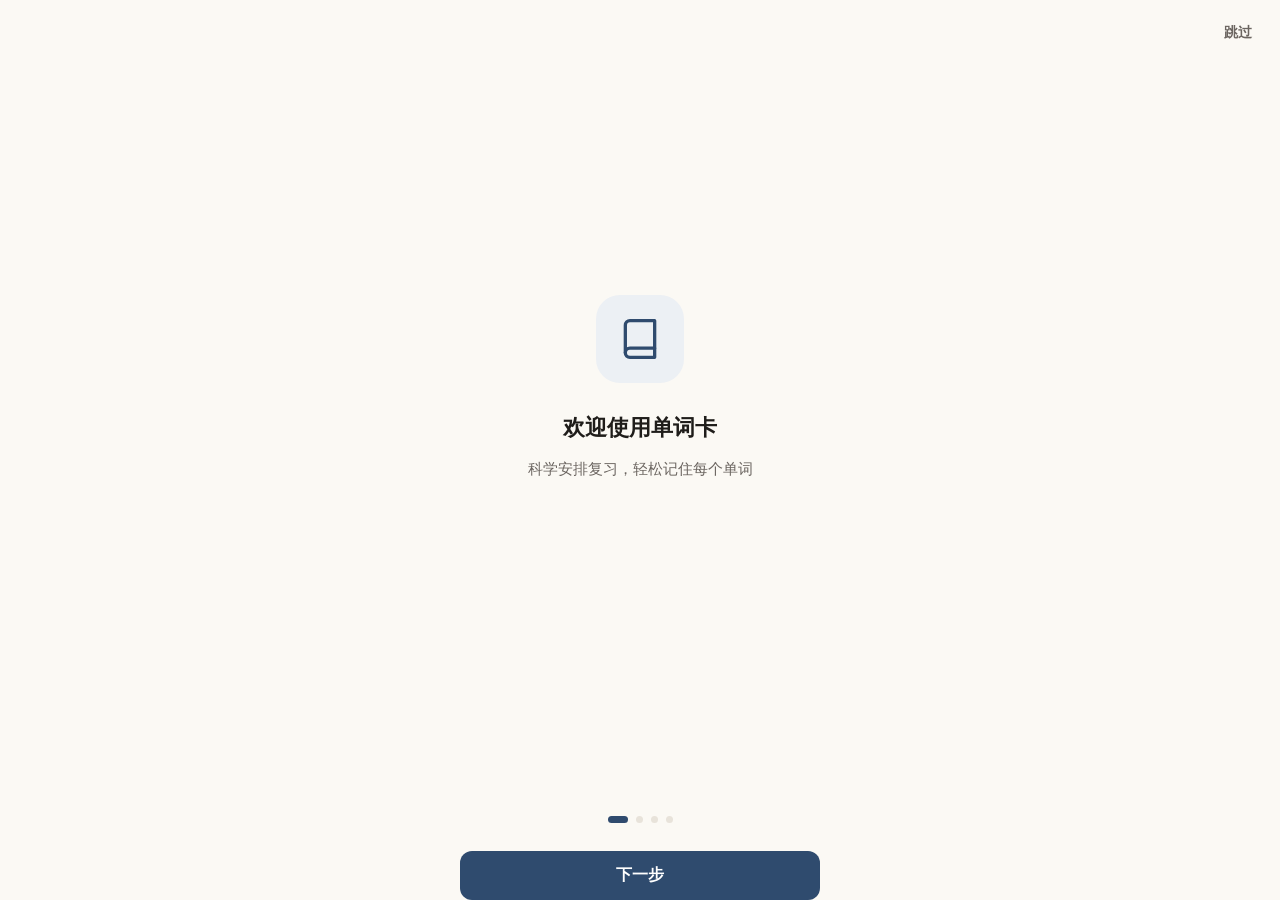
==== commit 60aedfa7: "feat: 新手引导取消自动翻页改手动 + 文案优化（参考主流单词软件）" ====
--- a/app/src/main/assets/www/index.html
+++ b/app/src/main/assets/www/index.html
@@ -229,27 +229,26 @@
 <!-- 新手引导（仅首次启动触发） -->
 <div class="guide hidden" id="guide">
   <button class="guide-skip" id="guideSkip">跳过</button>
-  <div class="guide-progress"><div class="guide-progress-fill" id="guideProgressFill"></div></div>
   <div class="guide-track" id="guideTrack">
     <div class="guide-page">
       <div class="guide-ico"><svg viewBox="0 0 24 24" fill="none" stroke="currentColor" stroke-width="1.8" stroke-linecap="round" stroke-linejoin="round"><path d="M4 19.5A2.5 2.5 0 0 1 6.5 17H20"/><path d="M6.5 2H20v20H6.5A2.5 2.5 0 0 1 4 19.5v-15A2.5 2.5 0 0 1 6.5 2z"/></svg></div>
       <h2 class="guide-title">欢迎使用单词卡</h2>
-      <p class="guide-desc">科学安排复习，轻松记住四级词汇</p>
+      <p class="guide-desc">科学安排复习，轻松记住每个单词</p>
     </div>
     <div class="guide-page">
       <div class="guide-ico"><svg viewBox="0 0 24 24" fill="none" stroke="currentColor" stroke-width="1.8" stroke-linecap="round" stroke-linejoin="round"><rect x="3" y="5" width="18" height="14" rx="2"/><path d="M3 9h18"/></svg></div>
-      <h2 class="guide-title">背单词卡片</h2>
-      <p class="guide-desc">点击翻面看释义，用「认识 / 模糊 / 不认识」三档反馈，点喇叭听发音</p>
+      <h2 class="guide-title">卡片背词，高效记忆</h2>
+      <p class="guide-desc">翻面看释义，点词听发音，三档反馈帮你精准判断掌握程度</p>
     </div>
     <div class="guide-page">
       <div class="guide-ico"><svg viewBox="0 0 24 24" fill="none" stroke="currentColor" stroke-width="1.8" stroke-linecap="round" stroke-linejoin="round"><path d="M2 3h6a4 4 0 0 1 4 4v14a3 3 0 0 0-3-3H2z"/><path d="M22 3h-6a4 4 0 0 0-4 4v14a3 3 0 0 1 3-3h7z"/></svg></div>
-      <h2 class="guide-title">三本词书 · 每日计划</h2>
-      <p class="guide-desc">四级核心 / 完整 / 六级自由切换，每天学多少你定，自动算预计天数</p>
+      <h2 class="guide-title">三本词书，按需切换</h2>
+      <p class="guide-desc">四级核心 / 完整 / 六级随意切换，每天背多少你定</p>
     </div>
     <div class="guide-page">
       <div class="guide-ico"><svg viewBox="0 0 24 24" fill="none" stroke="currentColor" stroke-width="1.8" stroke-linecap="round" stroke-linejoin="round"><polygon points="12 2 15.09 8.26 22 9.27 17 14.14 18.18 21.02 12 17.77 5.82 21.02 7 14.14 2 9.27 8.91 8.26 12 2"/></svg></div>
       <h2 class="guide-title">生词本 · 深色模式</h2>
-      <p class="guide-desc">收藏生词集中复习，夜间开启深色模式更护眼</p>
+      <p class="guide-desc">收藏生词集中复习，深色护眼更专注</p>
     </div>
   </div>
   <div class="guide-dots" id="guideDots"></div>
--- a/app/src/main/assets/www/css/style.css
+++ b/app/src/main/assets/www/css/style.css
@@ -487,28 +487,24 @@
 
 /* ============ 新手引导 ============ */
 .guide{
-  position:fixed; inset:0; z-index:100; background:var(--bg);
-  display:flex; flex-direction:column; justify-content:center;
+  position:fixed; top:0; right:0; bottom:0; left:0; z-index:100; background:var(--bg);
+  display:flex; flex-direction:column;
 }
 .guide.hidden{display:none}
 .guide-skip{
   position:absolute; top:calc(env(safe-area-inset-top,0px) + 16px); right:16px;
   color:var(--fg-2); font-size:14px; font-weight:600; padding:8px 12px;
 }
-/* 自动播放进度条 */
-.guide-progress{position:absolute; top:0; left:0; right:0; height:3px; background:var(--line); overflow:hidden}
-.guide-progress-fill{height:100%; width:0; background:var(--accent)}
-.guide-progress-fill.run{animation:guide-progress 2.6s linear forwards}
-@keyframes guide-progress{from{width:0}to{width:100%}}
 /* 图标/标题入场动画 */
 .guide-ico.pop{animation:guide-pop .5s ease}
 .guide-title.pop{animation:guide-pop .5s ease}
 @keyframes guide-pop{from{opacity:0; transform:translateY(12px)}to{opacity:1; transform:translateY(0)}}
-.guide-track{display:flex; width:100%; overflow:hidden; transition:transform .25s ease}
+.guide-track{display:block; width:100%; flex:1; overflow:hidden}
 .guide-page{
-  flex:0 0 100%; min-width:100%; display:flex; flex-direction:column; align-items:center;
+  display:none; width:100%; height:100%; flex-direction:column; align-items:center; justify-content:center;
   text-align:center; padding:0 36px; box-sizing:border-box;
 }
+.guide-page.active{display:flex}
 .guide-ico{
   width:88px; height:88px; border-radius:24px; background:var(--accent-soft);
   color:var(--accent); display:flex; align-items:center; justify-content:center; margin-bottom:28px;
